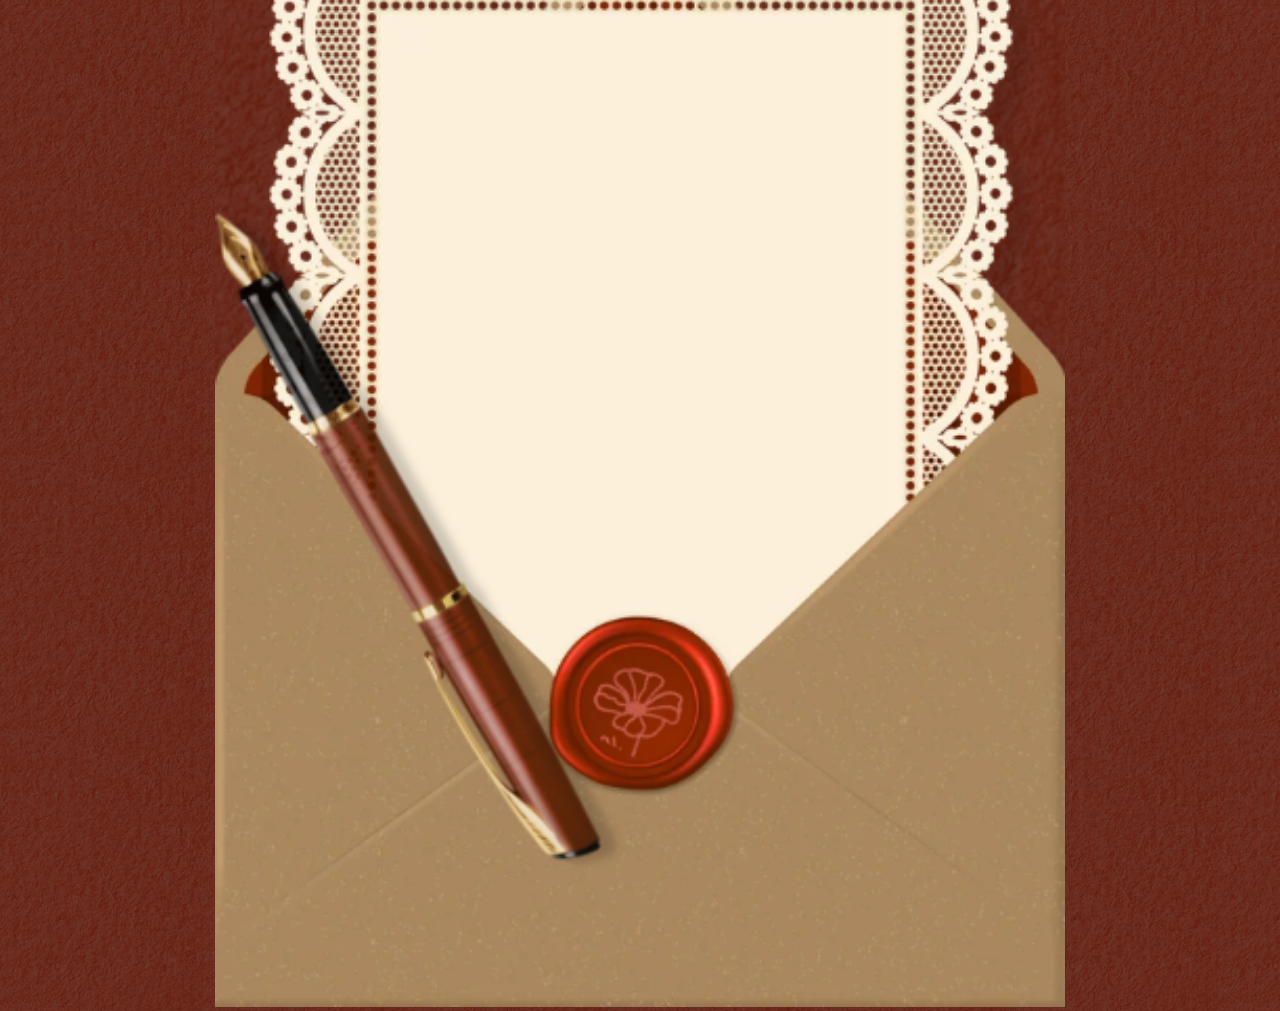
==== kazakh.html @ 6d6cf258 "Add files via upload" ====
<!DOCTYPE html>
<html>
<head>
    <link rel="stylesheet" href="style.css">
</head>
<body>

     <audio id="audioFile">
      <source src="audio/08Vivaldi_ChamberConcertoInDRv93-2.Largo.mp3" type="audio/mp3">
     </audio> 

<!-- Подключаем тот же файл со скриптами в самом конце страницы -->
    <script src="script.js"></script>


<div class="scene">

    <div class="letter" id="letter">

        <img
            src="images/letter.png" alt="" width="850">

    </div>

</div>

<script src="script.js"></script>

</body>
</html>
---- style.css ----
@import url('https://fonts.googleapis.com/css2?family=Open+Sans:wght@300;400;500&display=swap');

*{
    margin:0;
    padding:0;
    box-sizing:border-box;
}

.scene, .lang-btn {
    opacity: 0;
    transform: scale(0.9);
    animation: popIn 0.7s ease forwards;
}

@keyframes popIn {
    to {
        opacity: 1;
        transform: scale(1);
    }
}

body{
    background-image: url(images/texture.png);
    height:100vh;
    display:flex;
    justify-content:center;
    align-items:center;
    overflow:hidden;
}

.scene {
    position: relative;
    display: flex;
    flex-direction: column;
    align-items: center;
}

.lang-btn {
    width: 200px;          /* ширина */
    height: 80px;          /* высота */
    margin: 10px;

    font-size: 40px;
    font-style: italic;
    font-weight: bold;       /* размер текста */

    border-width: 5px;
    border-color: black;
    border-radius: 20px;

    background-color: white;
    color: black;

    cursor: pointer;
}

.buttons {
    position: absolute;
    bottom: 35%;
    left: 50%;
    transform: translateX(-50%);

    display: flex;
    gap: 200px;
}

.lang-btn:hover{
    background-color: #000;
    color: #fff;
}
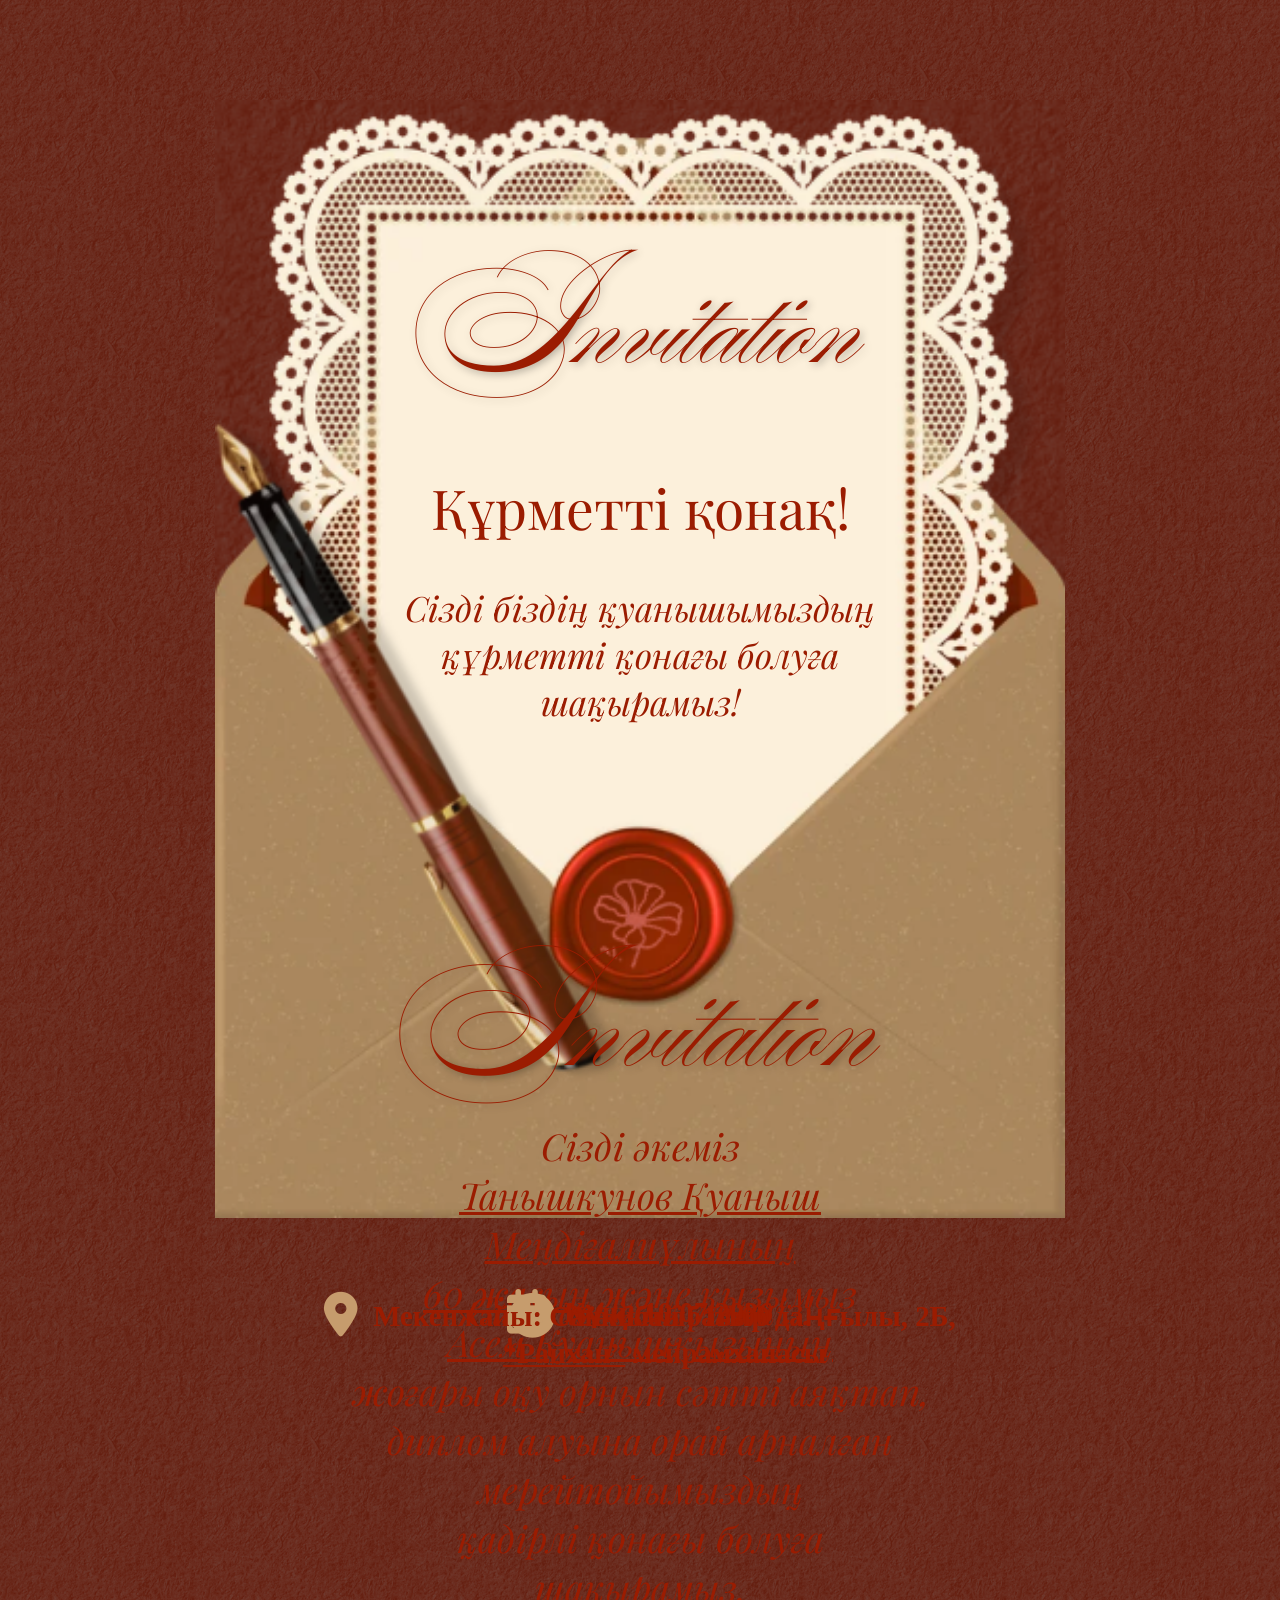
==== commit 705256cc: "Add files via upload" ====
--- a/kazakh.html
+++ b/kazakh.html
@@ -1,6 +1,7 @@
 <!DOCTYPE html>
 <html>
 <head>
+    <link rel="stylesheet" href="https://cdnjs.cloudflare.com/ajax/libs/font-awesome/6.5.1/css/all.min.css">
     <link rel="stylesheet" href="style.css">
 </head>
 <body>
@@ -8,7 +9,6 @@
      <audio id="audioFile">
       <source src="audio/08Vivaldi_ChamberConcertoInDRv93-2.Largo.mp3" type="audio/mp3">
      </audio> 
-
 <!-- Подключаем тот же файл со скриптами в самом конце страницы -->
     <script src="script.js"></script>
 
@@ -17,10 +17,57 @@
 
     <div class="letter" id="letter">
 
-        <img
+         <img
             src="images/letter.png" alt="" width="850">
 
+            <div class="text-overlay">
+                <h1>Invitation</h1>
+                <h2>Құрметті қонақ!</h2>
+                <h3>Сізді біздің қуанышымыздың <br>құрметті қонағы болуға <br>шақырамыз!</h3>
+            </div>
+
     </div>
+
+    <div class="letter2" id="letter2">
+
+        <img
+            src="images/letter 2.png" class="main-letter" alt="" width="970">
+
+            <div class="text-overlay2">
+                <h1>Invitation</h1>
+                <h3>Сізді әкеміз <br><u>Танышкунов Қуаныш</u> <br><u>Меңдіғалиұлының</u> <br><u>60 жасын</u> және қызымыз <br><u>Асем Қуанышқызының</u> <br>жоғары оқу орнын сәтті аяқтап, <br>диплом алуына орай арналған <br>мерейтойымыздың <br>қадірлі қонағы болуға <br>шақырамыз.</h3>
+            </div>
+
+            <img src="images/gifts.png" class="overlay-image" alt="" width="550">
+
+            <div class="calendar">
+                <i class="fa-solid fa-calendar-days"></i>
+                <div class="calendar-text">
+                    <h3>Күні: 10.07.2026</h3>
+                </div>
+            </div>
+
+            <div class="time">
+                <i class="fa-solid fa-clock"></i>
+                <div class="time-text">
+                    <h3>Уақыты: 18:00</h3>
+                </div>
+            </div>
+
+            <div class="location">
+                <a href="https://2gis.kz/aktobe/geo/70000001101378404" 
+                   target="_blank" 
+                   class="location-link">
+                <i class="fa-solid fa-location-dot"></i>
+                <div class="location-text">
+                    <h3>Мекенжайы: Санкибай батыр даңғылы, 2Б,<br><u>“Райхан”</u> мейрамханасы</h3>
+                </div>
+            </div>
+
+            <h4>Сізді асыға күтеміз!</h4>
+
+    </div>
+
 
 </div>
 
--- a/style.css
+++ b/style.css
@@ -1,4 +1,6 @@
 @import url('https://fonts.googleapis.com/css2?family=Open+Sans:wght@300;400;500&display=swap');
+@import url('https://fonts.googleapis.com/css2?family=Ballet:opsz@16..72&display=swap');
+@import url('https://fonts.googleapis.com/css2?family=Playfair+Display:ital,wght@0,400..900;1,400..900&display=swap');
 
 *{
     margin:0;
@@ -6,26 +8,23 @@
     box-sizing:border-box;
 }
 
-.scene, .lang-btn {
-    opacity: 0;
-    transform: scale(0.9);
-    animation: popIn 0.7s ease forwards;
-}
-
-@keyframes popIn {
+
+@keyframes fadeInUp {
     to {
         opacity: 1;
-        transform: scale(1);
+        transform: translateY(0); /* Финал: возвращается на место */
     }
 }
 
 body{
     background-image: url(images/texture.png);
-    height:100vh;
     display:flex;
     justify-content:center;
     align-items:center;
-    overflow:hidden;
+    opacity: 0;
+    transform: translateY(40px); /* Исходная точка: смещен вниз */
+    animation: fadeInUp 0.8s ease forwards;
+
 }
 
 .scene {
@@ -33,6 +32,10 @@
     display: flex;
     flex-direction: column;
     align-items: center;
+}
+
+.envelope{
+    padding-top: 400px;
 }
 
 .lang-btn {
@@ -56,7 +59,7 @@
 
 .buttons {
     position: absolute;
-    bottom: 35%;
+    bottom: 10%;
     left: 50%;
     transform: translateX(-50%);
 
@@ -67,4 +70,214 @@
 .lang-btn:hover{
     background-color: #000;
     color: #fff;
+}
+
+.letter {
+    position: relative;           /* Важно! */
+    display: inline-block;        /* или block */
+    padding-top: 100px;
+}
+
+.main-letter {
+    display: block;
+}
+
+/* Текст поверх изображения */
+.text-overlay {
+    position: absolute;           /* Главное изменение */
+    top: 38%;                     /* центр по вертикали */
+    left: 50%;                    /* центр по горизонтали */
+    transform: translate(-50%, -50%); /* точное центрирование */
+    text-align: center;
+    width: 100%;
+    padding: 0 40px;              /* отступы по бокам */
+    pointer-events: none;         /* чтобы клики проходили сквозь текст */
+}
+
+.text-overlay h1 {
+    font-size: 140px;
+    font-weight: 400;
+    font-style: normal;
+    font-family: "Ballet", cursive;
+    color: #9b1c01;
+    text-shadow: 2px 2px 8px rgba(0, 0, 0, 0.3); /* тень для читаемости */
+    margin: 0;
+}
+
+.text-overlay h2 {
+    font-size: 55px;
+    font-weight: 400;
+    font-style: normal;
+    font-family: "Playfair Display", serif;
+    color: #9b1c01;
+    margin: 0;
+}
+
+.text-overlay h3 {
+    padding-top: 40px;
+    font-size: 35px;
+    font-weight: 400;
+    font-style: italic;
+    font-family: "Playfair Display", serif;
+    color: #9b1c01;
+    margin: 0;
+}
+
+.letter2{
+    position: relative;           /* Важно! */
+    display: inline-block;        /* или block */
+    padding-top: 100px;
+}
+
+.text-overlay2 {
+    position: absolute;           /* Главное изменение */
+    top: 31%;                     /* центр по вертикали */
+    left: 50%;                    /* центр по горизонтали */
+    transform: translate(-50%, -50%); /* точное центрирование */
+    text-align: center;
+    width: 100%;
+    padding: 0 40px;              /* отступы по бокам */
+    pointer-events: none;         /* чтобы клики проходили сквозь текст */
+}
+
+.text-overlay2 h1 {
+    font-size: 150px;
+    font-weight: 400;
+    font-style: normal;
+    font-family: "Ballet", cursive;
+    color: #9b1c01;
+    text-shadow: 2px 2px 8px rgba(0, 0, 0, 0.3); /* тень для читаемости */
+    margin: 0;
+}
+
+.text-overlay2 h3 {
+    font-size: 37px;
+    font-weight: 400;
+    font-style: italic;
+    font-family: "Playfair Display", serif;
+    color: #9b1c01;
+    margin-top: -60px;
+}
+
+.overlay-image {
+    position: absolute;
+    top: 52%;                    /* ← Главное значение! Чем больше — тем ниже */
+    left: 50%;
+    transform: translateX(-50%);              
+    height: auto;
+    z-index: 2;
+}
+
+.calendar {
+    position: absolute;
+    top: 68%;           /* подбери под свою картинку */
+    left: 50%;
+    transform: translateX(-50%);
+    display: flex;
+    align-items: center;      /* выравнивание по центру по вертикали */
+    gap: 18px;                /* расстояние между иконкой и текстом */
+    z-index: 4;
+}
+
+.calendar i{
+    font-size: 2.8rem;   /* размер иконки */
+    color: #c69c6d;      /* цвет — подбери под дизайн */
+    flex-shrink: 0;
+}
+
+.calendar-text {
+    text-align: left;
+    line-height: 1.3;
+}
+
+.calendar-text h3 {
+    margin: 0;
+    font-size: 1.8rem;
+    color: #9b1c01;
+    white-space: nowrap;
+}
+
+.time {
+    position: absolute;
+    top: 72%;           /* подбери под свою картинку */
+    left: 50%;
+    transform: translateX(-50%);
+    display: flex;
+    align-items: center;      /* выравнивание по центру по вертикали */
+    gap: 18px;                /* расстояние между иконкой и текстом */
+    z-index: 4;
+}
+
+.time i{
+    font-size: 2.8rem;   /* размер иконки */
+    color: #c69c6d;      /* цвет — подбери под дизайн */
+    flex-shrink: 0;
+}
+
+.time-text {
+    text-align: left;
+    line-height: 1.3;
+}
+
+.time-text h3 {
+    margin: 0;
+    font-size: 1.8rem;
+    color: #9b1c01;
+    white-space: nowrap;
+}
+
+.location {
+    position: absolute;
+    top: 76%;           /* подбери под свою картинку */
+    left: 50%;
+    transform: translateX(-50%);
+    display: flex;
+    align-items: center;      /* выравнивание по центру по вертикали */
+    gap: 18px;                /* расстояние между иконкой и текстом */
+    z-index: 4;
+}
+
+.location i{
+    font-size: 2.8rem;   /* размер иконки */
+    color: #c69c6d;      /* цвет — подбери под дизайн */
+    flex-shrink: 0;
+    margin-top: -40px;
+}
+
+.location-text {
+    text-align: center;
+    line-height: 1.3;
+}
+
+.location-text h3 {
+    margin: 0;
+    font-size: 1.8rem;
+    color: #9b1c01;
+    white-space: nowrap;
+}
+
+.location-link {
+    display: flex;
+    align-items: center;
+    gap: 15px;
+    text-decoration: none;
+    color: inherit;
+    transition: all 0.3s;
+}
+
+h4 {
+    position: absolute;           /* Главное изменение */
+    top: 87%;                     /* центр по вертикали */
+    left: 50%;                    /* центр по горизонтали */
+    transform: translate(-50%, -50%); /* точное центрирование */
+    text-align: center;
+    width: 100%;
+    padding: 0 40px;              /* отступы по бокам */
+    pointer-events: none;   
+    font-size: 37px;
+    font-weight: 400;
+    font-style: italic;
+    font-family: "Playfair Display", serif;
+    color: #9b1c01;
+    margin: 0;
 }
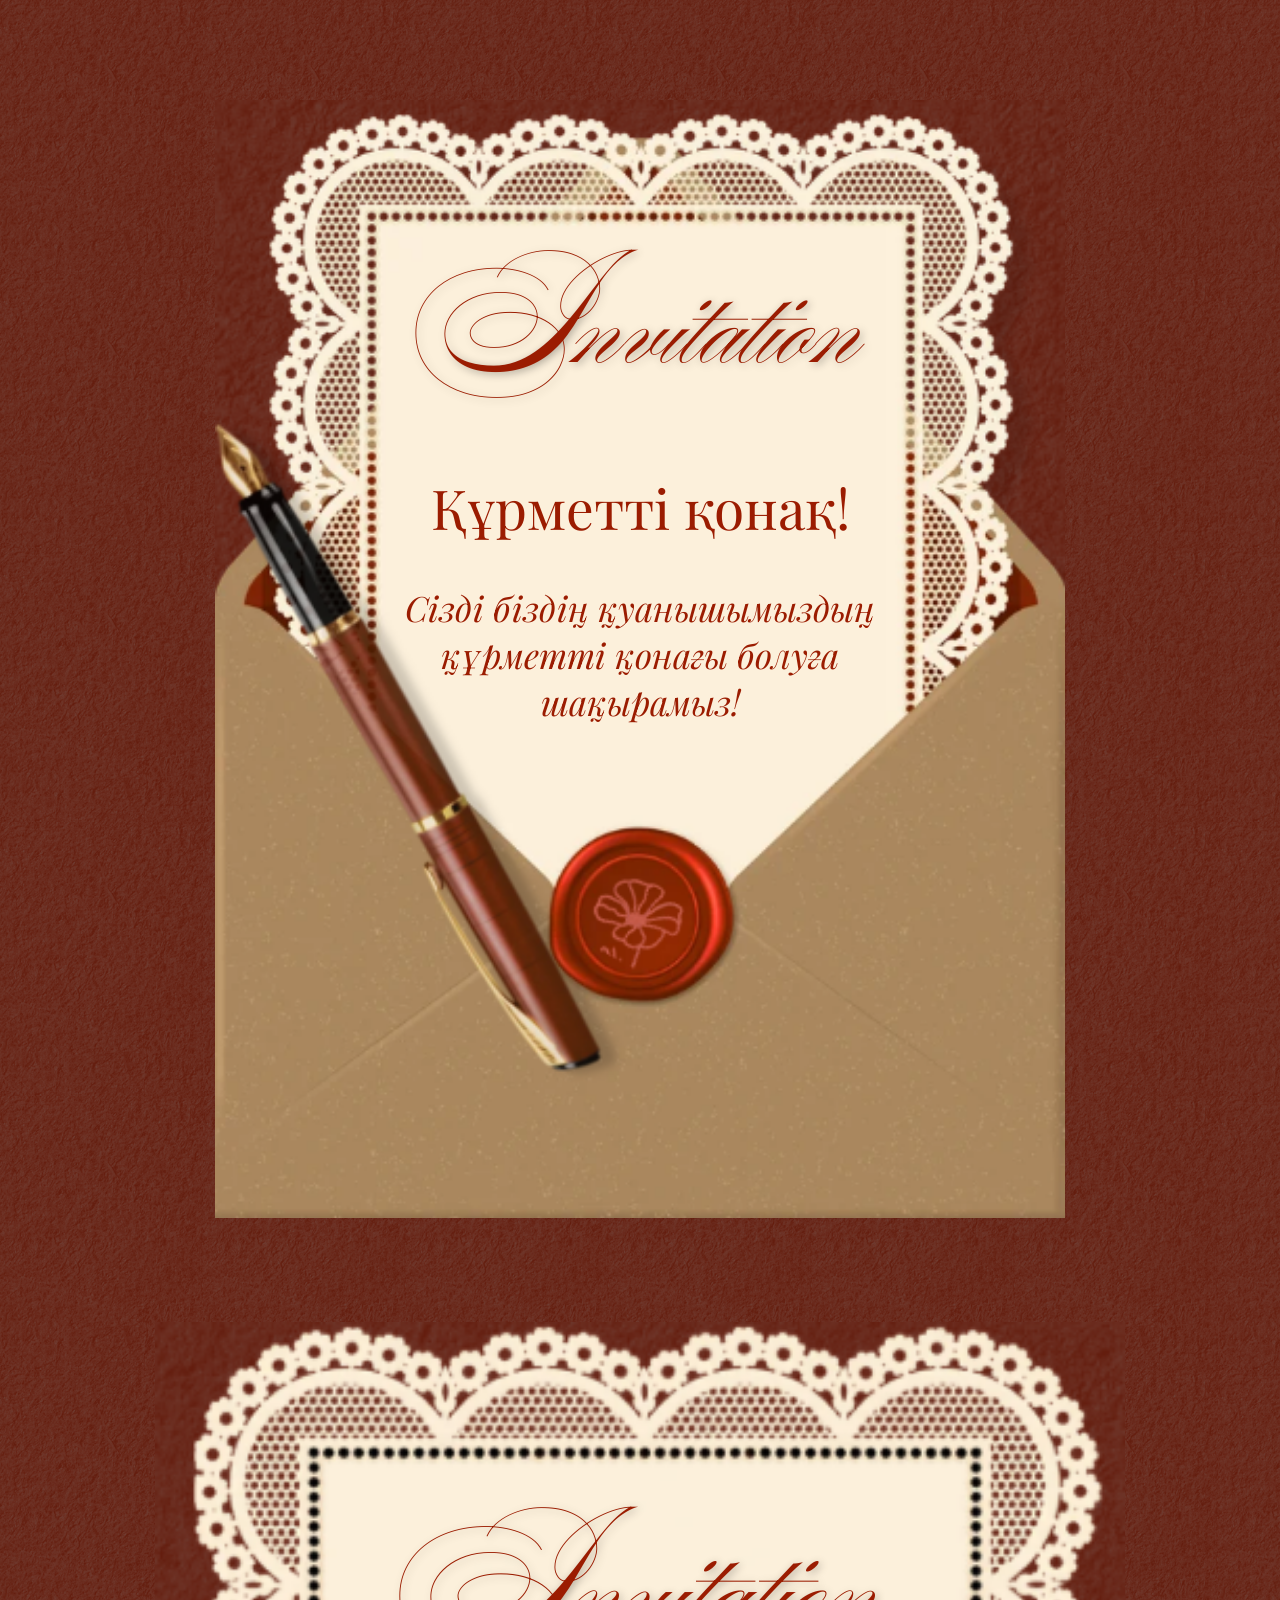
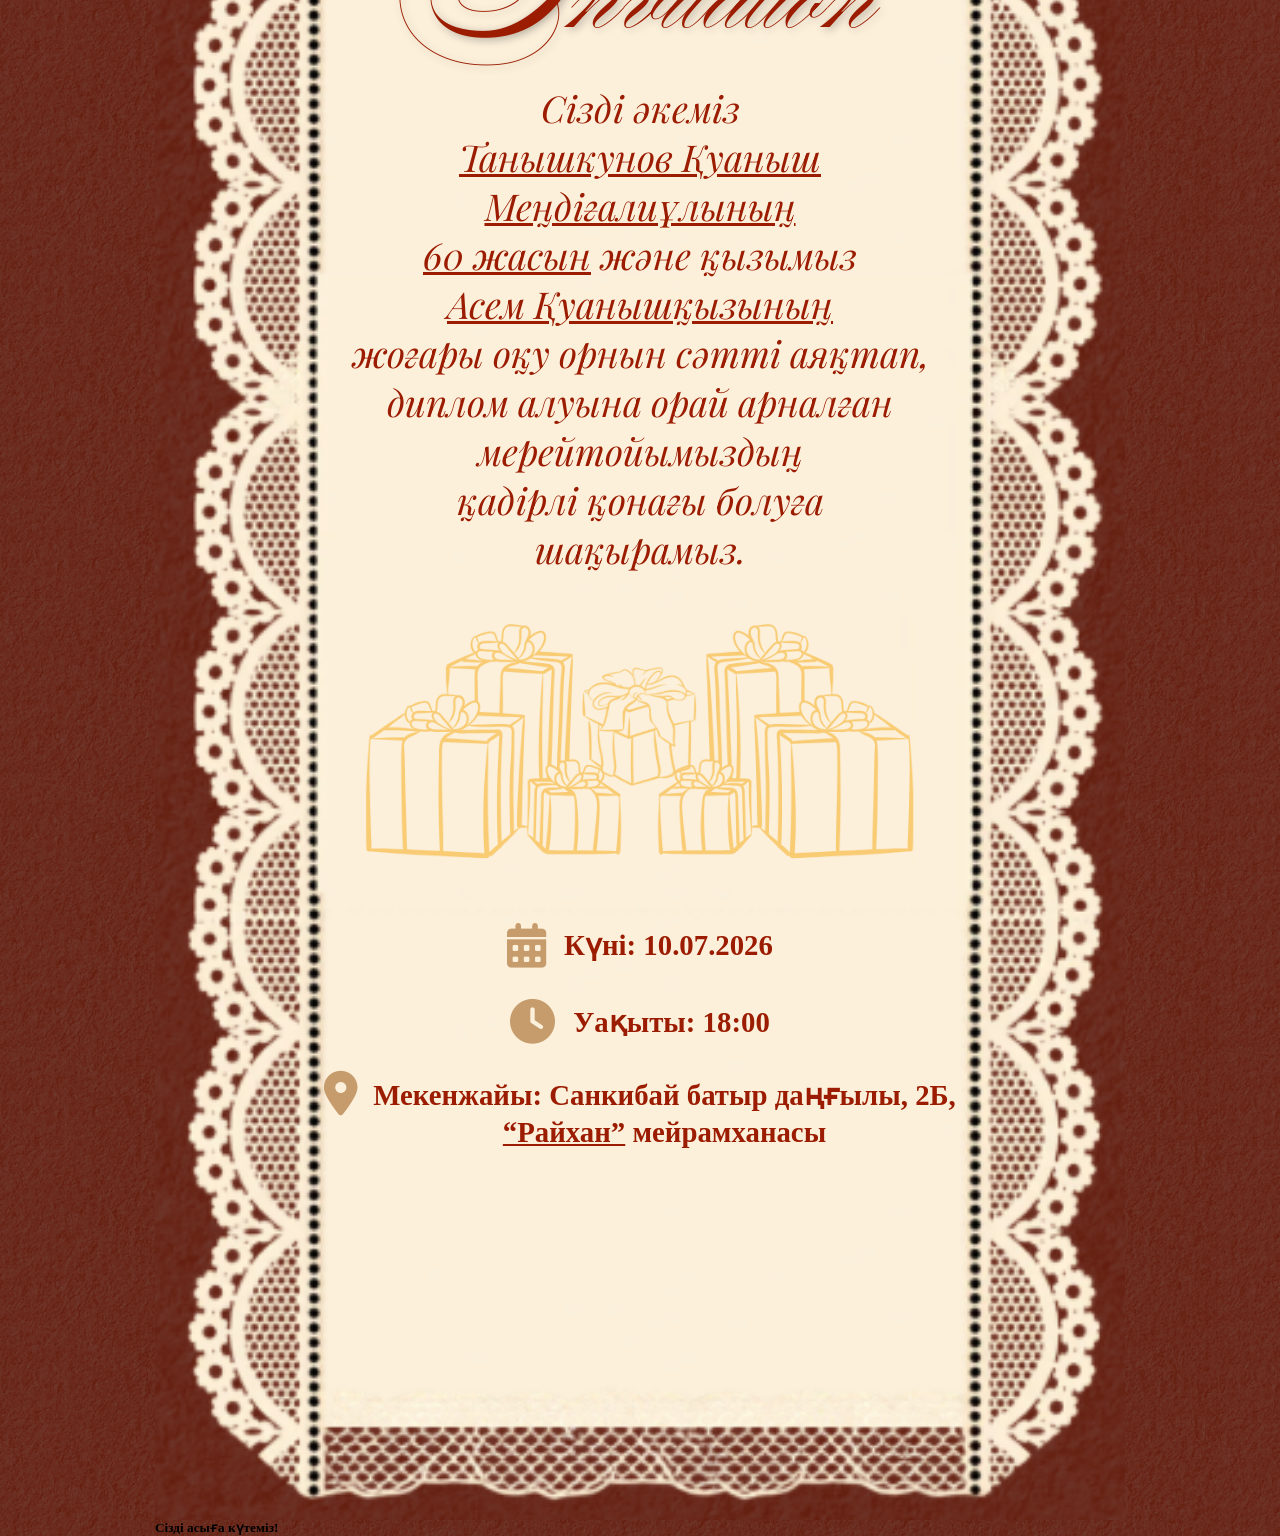
==== commit 0b1efc69: "Add files via upload" ====
--- a/kazakh.html
+++ b/kazakh.html
@@ -64,7 +64,7 @@
                 </div>
             </div>
 
-            <h4>Сізді асыға күтеміз!</h4>
+            <h5>Сізді асыға күтеміз!</h5>
 
     </div>
 
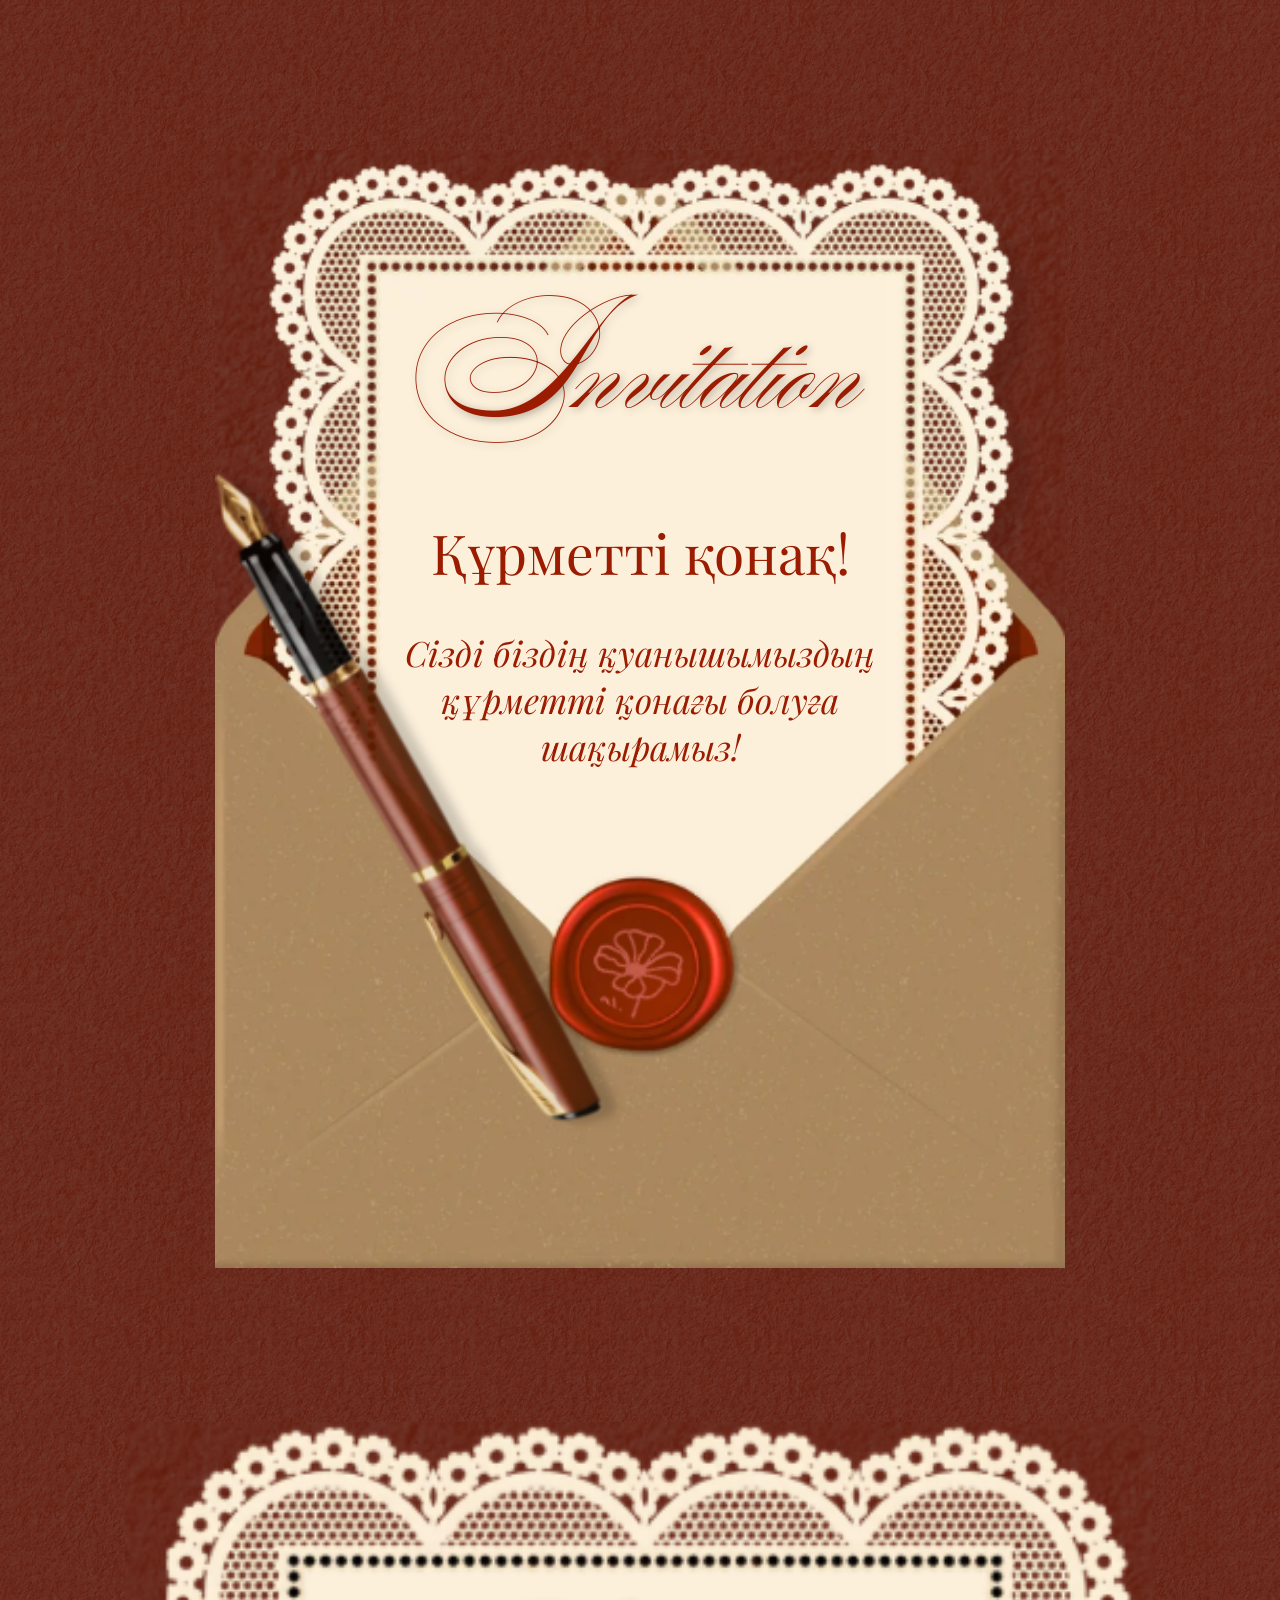
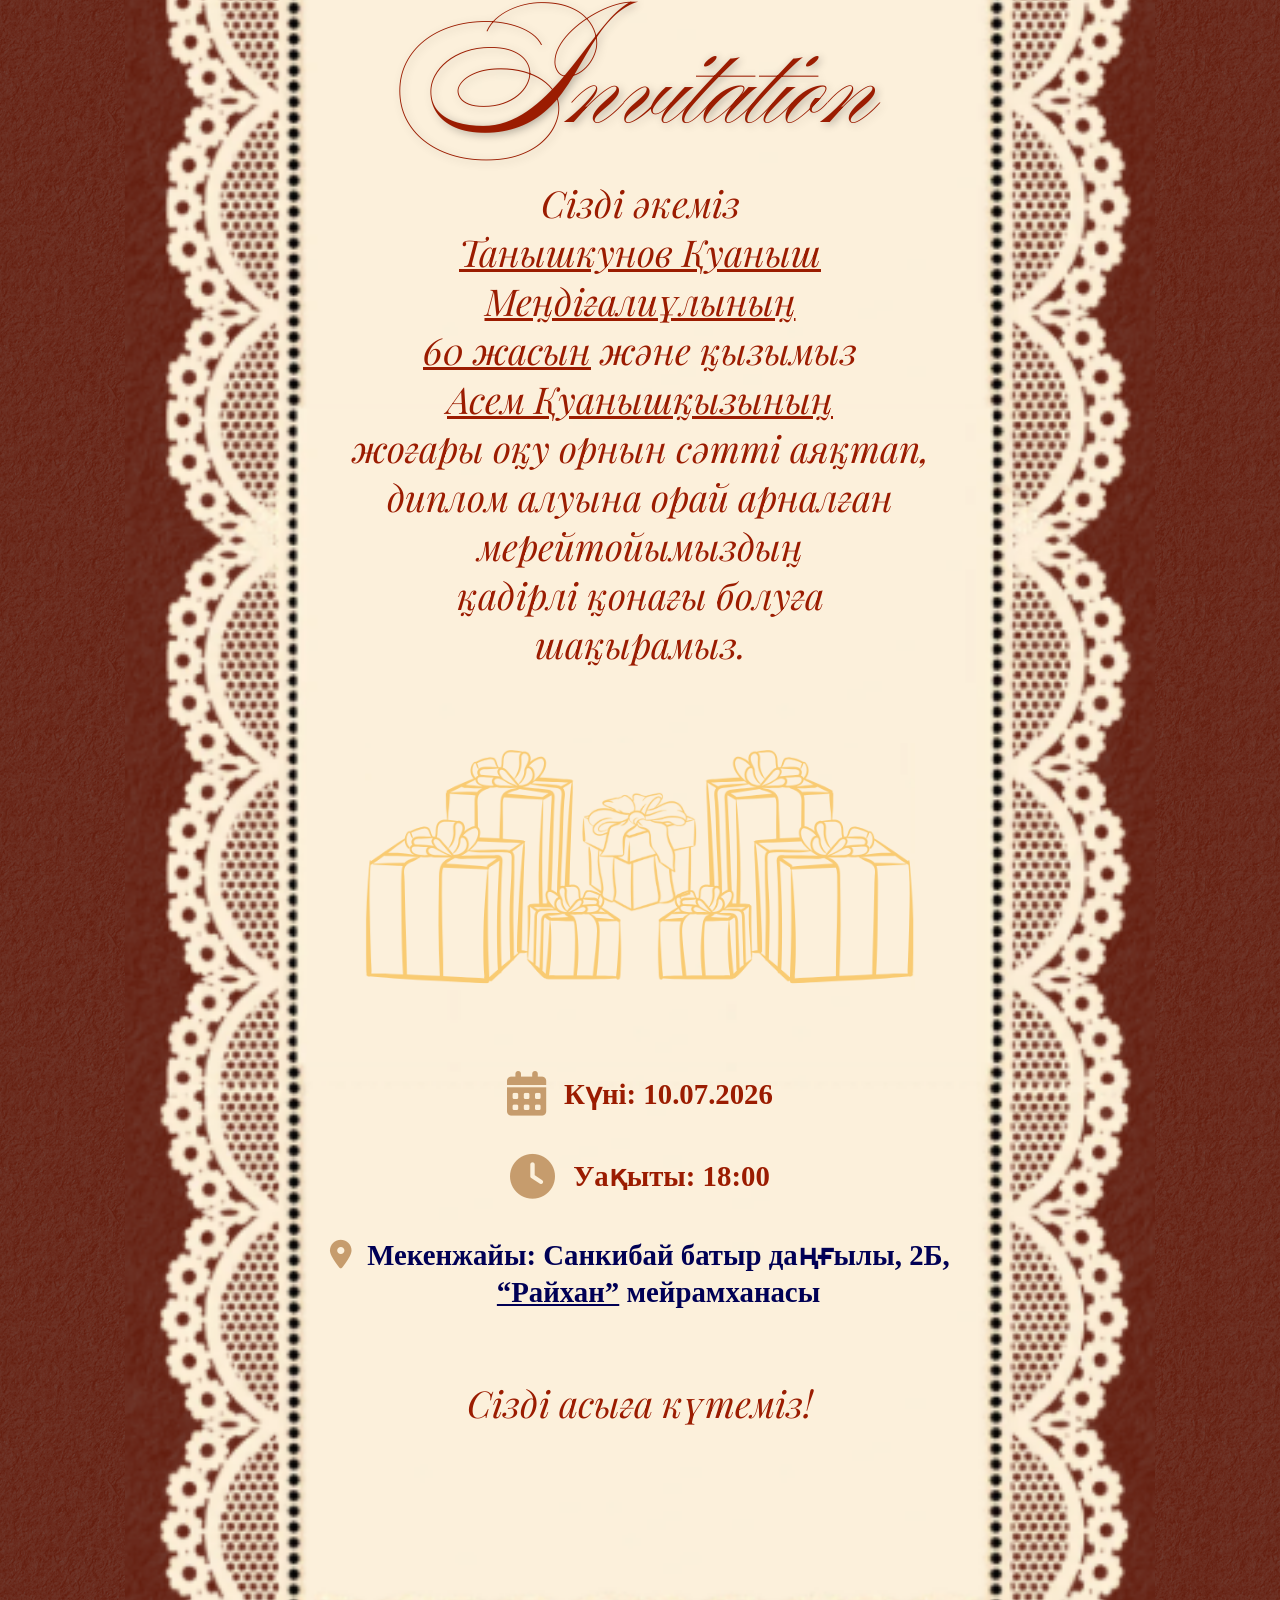
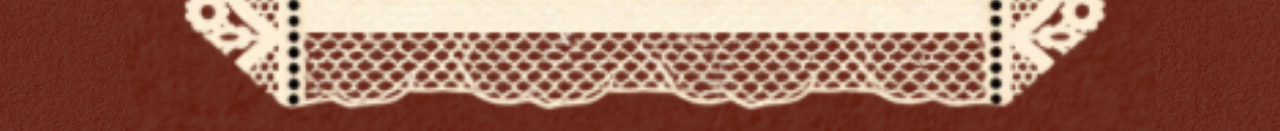
==== commit 4832fbea: "Add files via upload" ====
--- a/kazakh.html
+++ b/kazakh.html
@@ -31,7 +31,7 @@
     <div class="letter2" id="letter2">
 
         <img
-            src="images/letter 2.png" class="main-letter" alt="" width="970">
+            src="images/letter 2.png" class="main-letter" alt="" width="1030">
 
             <div class="text-overlay2">
                 <h1>Invitation</h1>
--- a/style.css
+++ b/style.css
@@ -75,7 +75,7 @@
 .letter {
     position: relative;           /* Важно! */
     display: inline-block;        /* или block */
-    padding-top: 100px;
+    padding-top: 150px;
 }
 
 .main-letter {
@@ -85,7 +85,7 @@
 /* Текст поверх изображения */
 .text-overlay {
     position: absolute;           /* Главное изменение */
-    top: 38%;                     /* центр по вертикали */
+    top: 40%;                     /* центр по вертикали */
     left: 50%;                    /* центр по горизонтали */
     transform: translate(-50%, -50%); /* точное центрирование */
     text-align: center;
@@ -126,7 +126,7 @@
 .letter2{
     position: relative;           /* Важно! */
     display: inline-block;        /* или block */
-    padding-top: 100px;
+    padding-top: 150px;
 }
 
 .text-overlay2 {
@@ -238,7 +238,7 @@
 }
 
 .location i{
-    font-size: 2.8rem;   /* размер иконки */
+    font-size: 1.8rem;   /* размер иконки */
     color: #c69c6d;      /* цвет — подбери под дизайн */
     flex-shrink: 0;
     margin-top: -40px;
@@ -252,7 +252,7 @@
 .location-text h3 {
     margin: 0;
     font-size: 1.8rem;
-    color: #9b1c01;
+    color: rgb(0, 0, 85);
     white-space: nowrap;
 }
 
@@ -262,7 +262,21 @@
     gap: 15px;
     text-decoration: none;
     color: inherit;
-    transition: all 0.3s;
+    transition: all 0.3s ease;
+}
+
+.location-link:active {
+    background-color: #fbefda;
+    transform: none;
+}
+
+.location-link:active i {
+    color: #9b1c01;           /* тёмно-красный */
+}
+
+.location-link:active .location-text h3,
+.location-link:active .location-text p {
+    color: #9b1c01;           /* или любой другой цвет */
 }
 
 h4 {
@@ -280,4 +294,21 @@
     font-family: "Playfair Display", serif;
     color: #9b1c01;
     margin: 0;
+}
+
+h5 {
+    position: absolute;           /* Главное изменение */
+    top: 84%;                     /* центр по вертикали */
+    left: 50%;                    /* центр по горизонтали */
+    transform: translate(-50%, -50%); /* точное центрирование */
+    text-align: center;
+    width: 100%;
+    padding: 0 40px;              /* отступы по бокам */
+    pointer-events: none;   
+    font-size: 37px;
+    font-weight: 400;
+    font-style: italic;
+    font-family: "Playfair Display", serif;
+    color: #9b1c01;
+    margin: 0;
 }
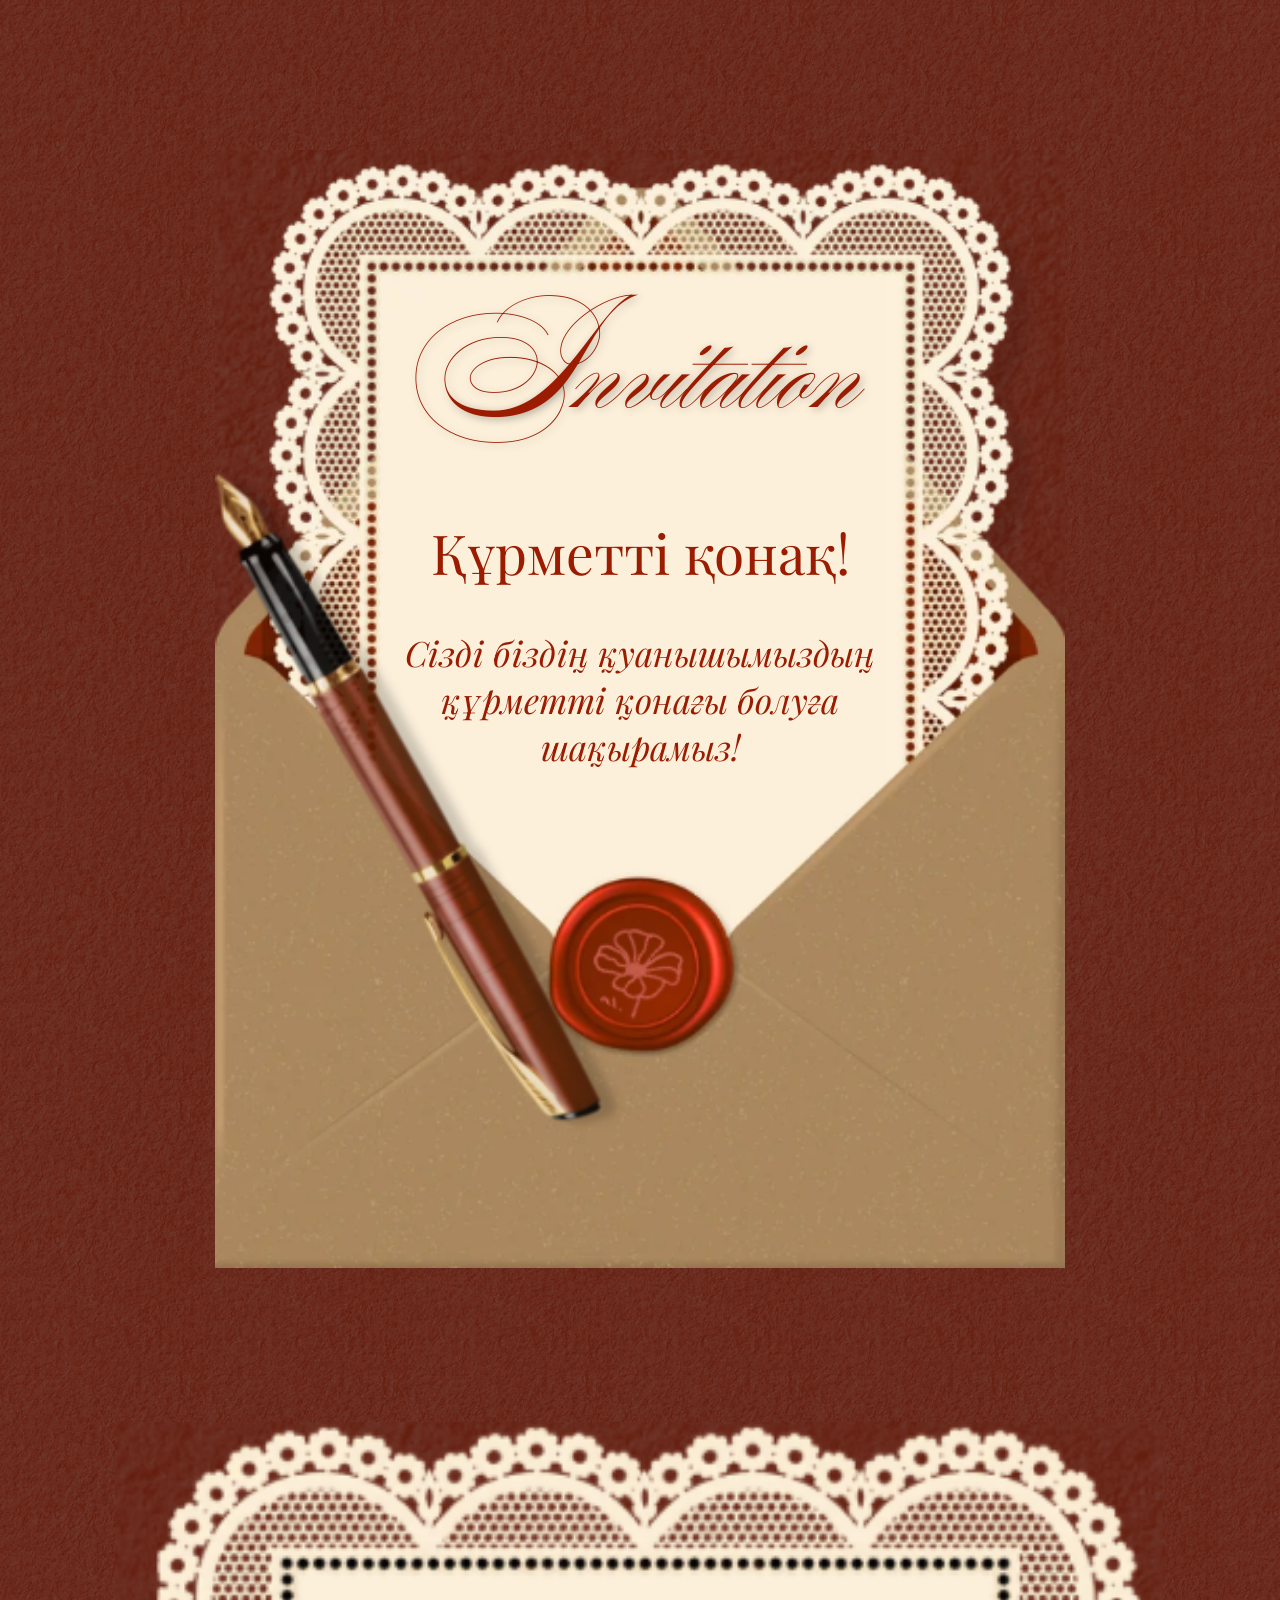
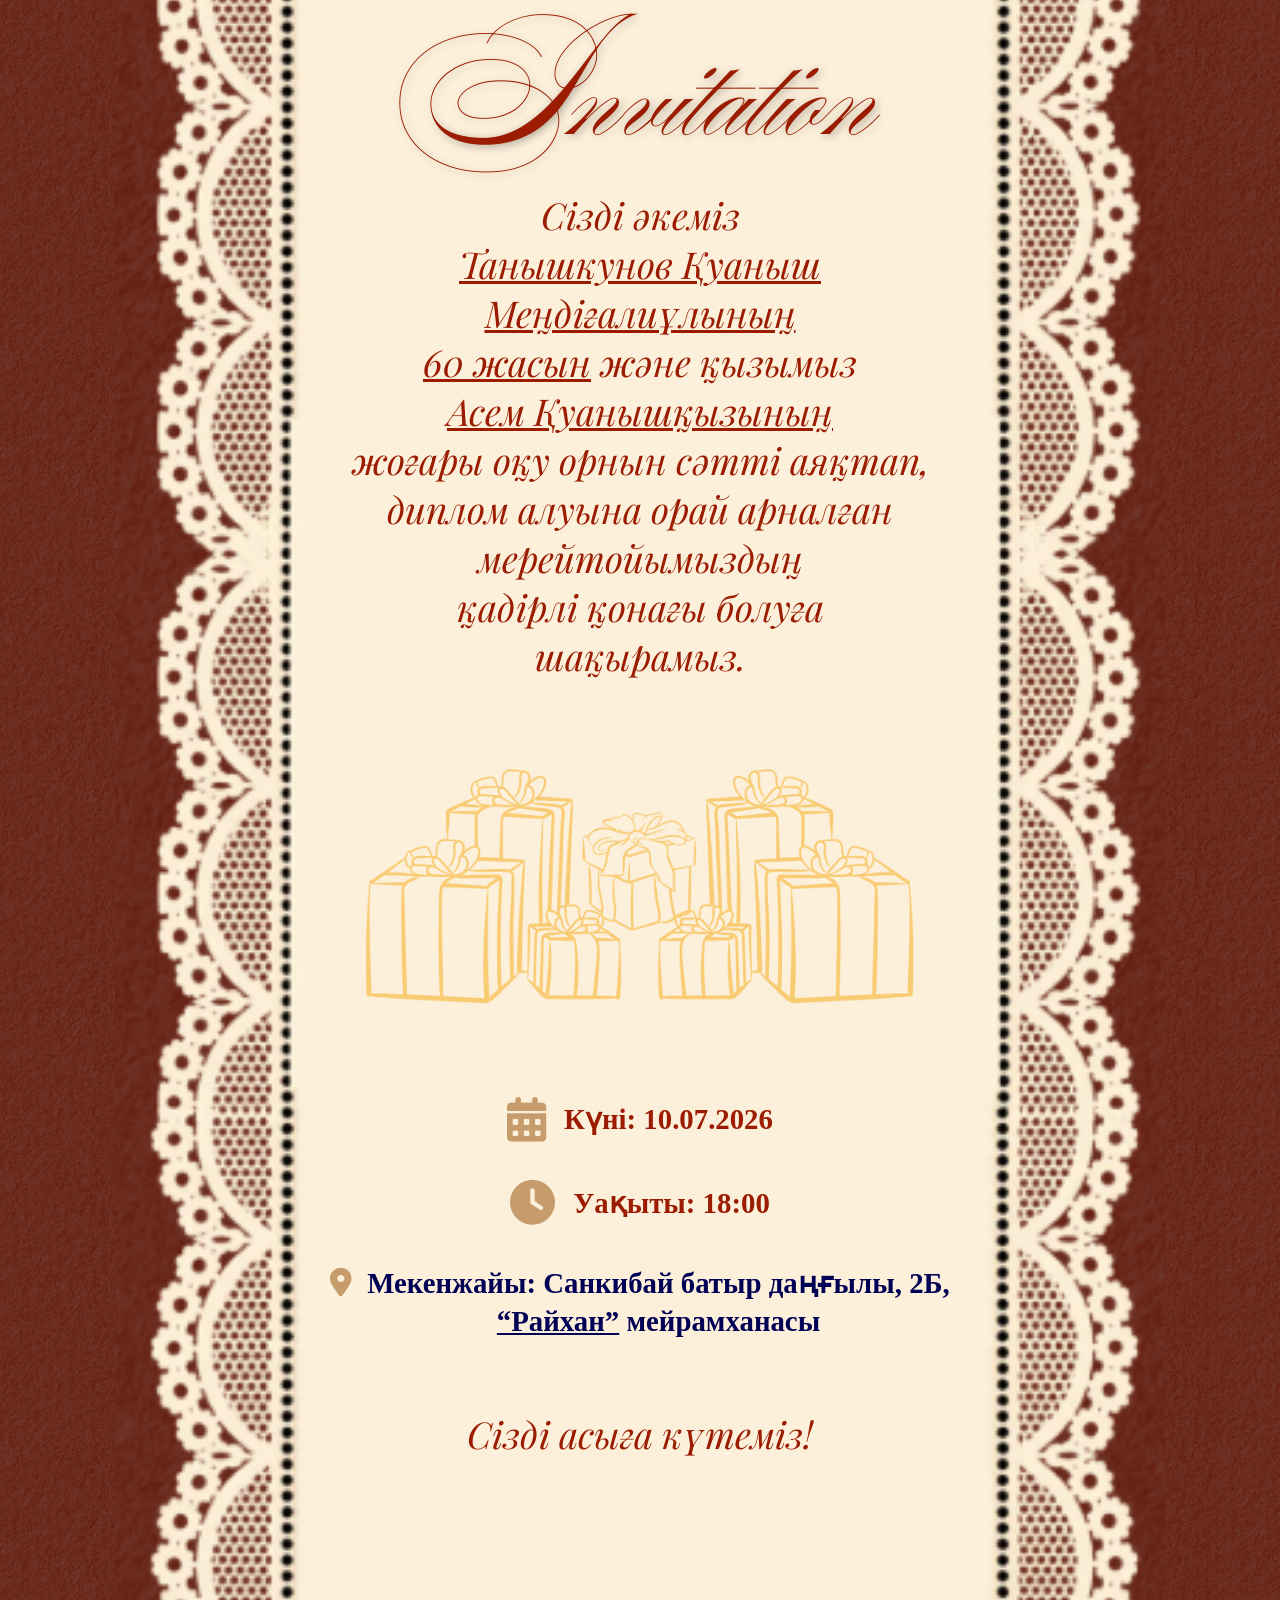
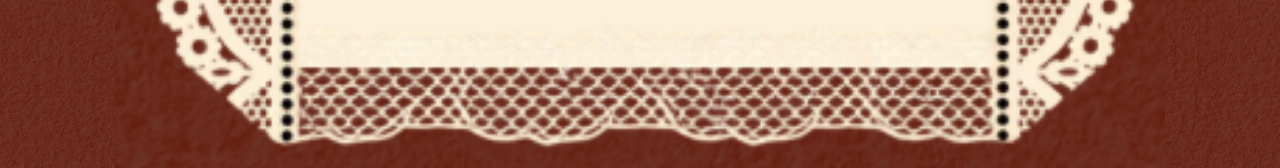
==== commit d5996d59: "Add files via upload" ====
--- a/kazakh.html
+++ b/kazakh.html
@@ -31,7 +31,7 @@
     <div class="letter2" id="letter2">
 
         <img
-            src="images/letter 2.png" class="main-letter" alt="" width="1030">
+            src="images/letter 2.png" class="main-letter" alt="" width="1050">
 
             <div class="text-overlay2">
                 <h1>Invitation</h1>
